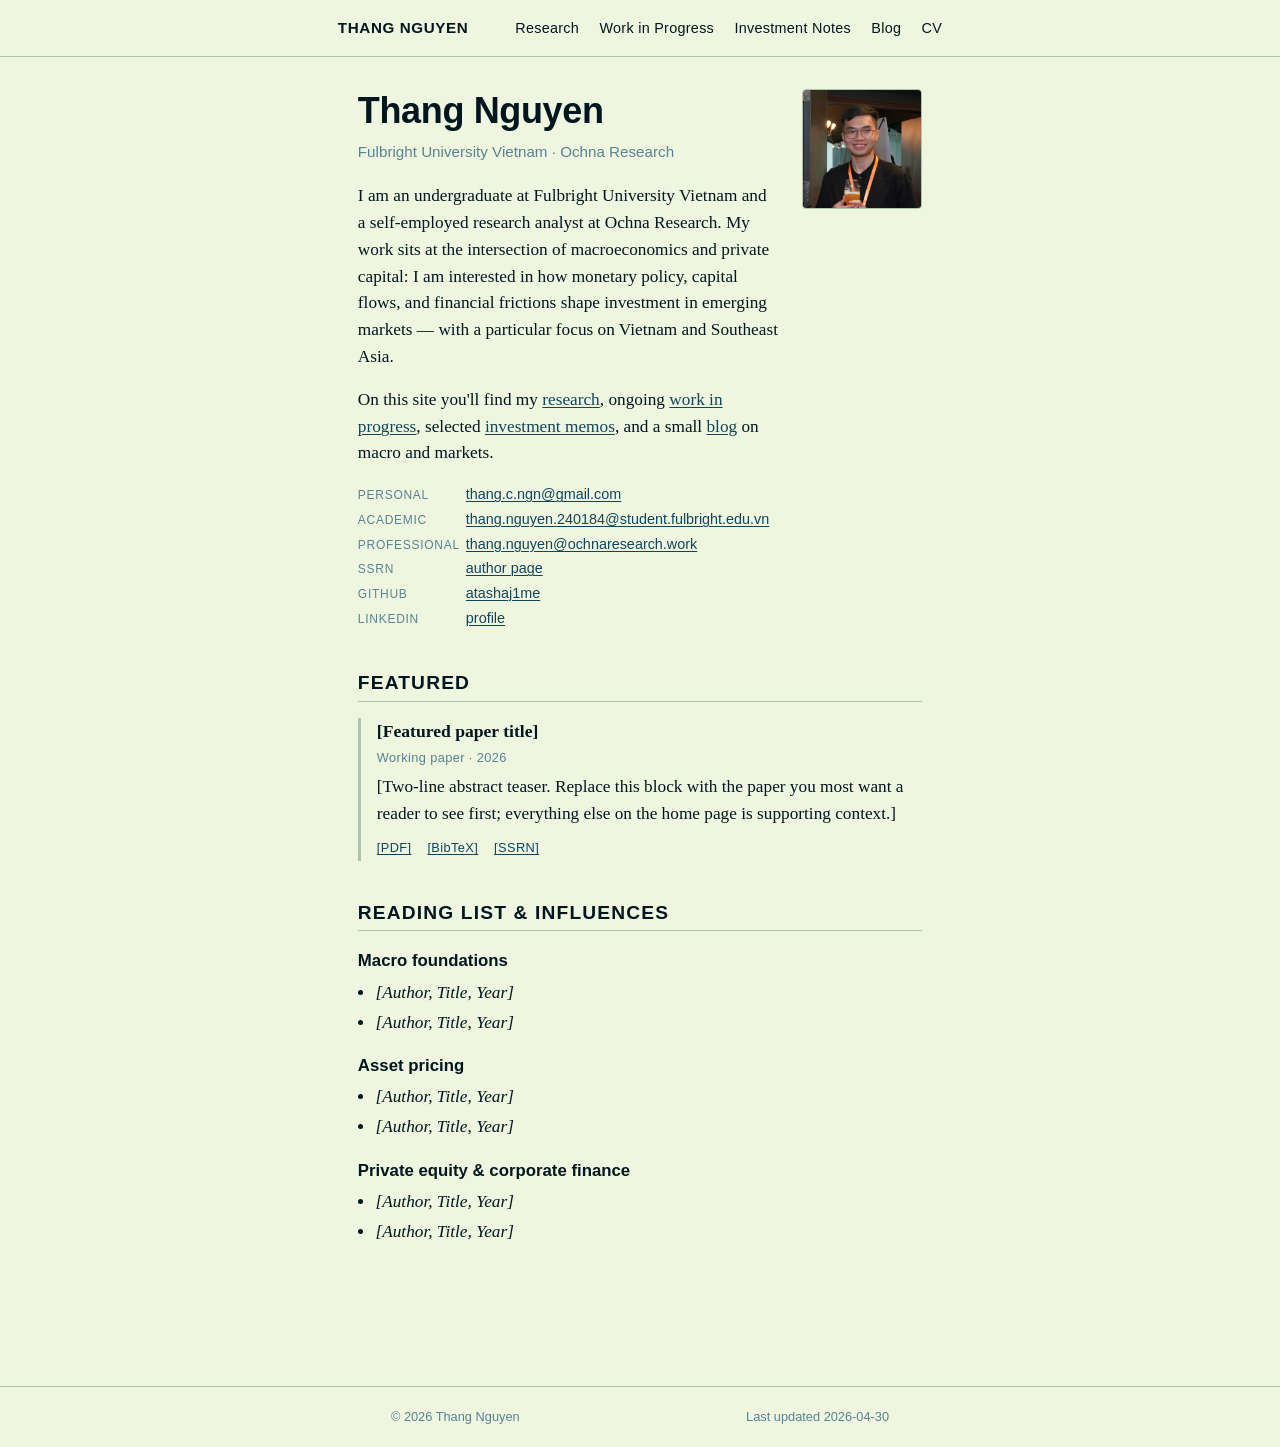
==== index.html @ 4bd5ce1e "remove talks page" ====
<!doctype html>
<html lang="en">
<head>
  <meta charset="utf-8">
  <meta name="viewport" content="width=device-width, initial-scale=1">
  <title>Thang Nguyen</title>
  <meta name="description" content="Thang Nguyen — undergraduate researcher in macroeconomics and private equity. Fulbright University Vietnam · Ochna Research.">
  <link rel="stylesheet" href="assets/css/site.css">
</head>
<body>
<header class="site">
  <div class="inner">
    <a class="wordmark" href="./">Thang Nguyen</a>
    <nav>
      <a href="research.html">Research</a>
      <a href="wip.html">Work in Progress</a>
      <a href="notes.html">Investment Notes</a>
      <a href="blog/">Blog</a>
      <a href="cv.html">CV</a>
    </nav>
  </div>
</header>

<main class="wrap">
  <section class="bio-row">
    <div>
      <h1>Thang Nguyen</h1>
      <p class="affil">Fulbright University Vietnam · Ochna Research</p>
      <p>
        I am an undergraduate at Fulbright University Vietnam and a self-employed research analyst at
        Ochna Research. My work sits at the intersection of macroeconomics and private
        capital: I am interested in how monetary policy, capital flows, and financial
        frictions shape investment in emerging markets — with a particular focus on
        Vietnam and Southeast Asia.
      </p>
      <p>
        On this site you'll find my <a href="research.html">research</a>,
        ongoing <a href="wip.html">work in progress</a>, selected
        <a href="notes.html">investment memos</a>, and a small
        <a href="blog/">blog</a> on macro and markets.
      </p>

      <ul class="contact">
        <li><span class="label">Personal</span> <a href="mailto:thang.c.ngn@gmail.com">thang.c.ngn@gmail.com</a></li>
        <li><span class="label">Academic</span> <a href="mailto:thang.nguyen.240184@student.fulbright.edu.vn">thang.nguyen.240184@student.fulbright.edu.vn</a></li>
        <li><span class="label">Professional</span> <a href="mailto:thang.nguyen@ochnaresearch.work">thang.nguyen@ochnaresearch.work</a></li>
        <li><span class="label">SSRN</span> <a href="#">author page</a></li>
        <li><span class="label">GitHub</span> <a href="https://github.com/atashaj1me">atashaj1me</a></li>
        <li><span class="label">LinkedIn</span> <a href="https://www.linkedin.com/in/thangchinguyen/">profile</a></li>
      </ul>
    </div>
    <img class="headshot" src="assets/img/headshot.jpg" alt="Portrait of Thang Nguyen" onerror="this.style.visibility='hidden'">
  </section>

  <h2>Featured</h2>
  <div class="paper featured">
    <span class="title">[Featured paper title]</span>
    <span class="meta">Working paper · 2026</span>
    <p class="abstract">
      [Two-line abstract teaser. Replace this block with the paper you most want a
      reader to see first; everything else on the home page is supporting context.]
    </p>
    <span class="links">
      <a href="#">[PDF]</a>
      <a href="#">[BibTeX]</a>
      <a href="#">[SSRN]</a>
    </span>
  </div>

  <h2>Reading list &amp; influences</h2>
  <div class="reading">
    <h3>Macro foundations</h3>
    <ul>
      <li><cite>[Author, Title, Year]</cite></li>
      <li><cite>[Author, Title, Year]</cite></li>
    </ul>
    <h3>Asset pricing</h3>
    <ul>
      <li><cite>[Author, Title, Year]</cite></li>
      <li><cite>[Author, Title, Year]</cite></li>
    </ul>
    <h3>Private equity &amp; corporate finance</h3>
    <ul>
      <li><cite>[Author, Title, Year]</cite></li>
      <li><cite>[Author, Title, Year]</cite></li>
    </ul>
  </div>
</main>

<footer class="site">
  <div class="inner">
    <span>&copy; <span id="yr">2026</span> Thang Nguyen</span>
    <span>Last updated 2026-04-30</span>
  </div>
</footer>
<script>document.getElementById('yr').textContent = new Date().getFullYear();</script>
</body>
</html>
---- assets/css/site.css ----
/* ----- Tokens ----- */
:root {
  --ink:     #01161E;
  --primary: #124559;
  --meta:    #598392;
  --rule:    #AEC3B0;
  --bg:      #EFF6E0;
  --paper:   #FBFCF3; /* slightly lifted from --bg for cards if needed */

  --font-serif: "Latin Modern Roman", "LMRoman10-Regular", Charter, "Bitstream Charter", Cambria, Georgia, "Times New Roman", serif;
  --font-sans:  Helvetica, "Helvetica Neue", Arial, sans-serif;

  --measure: 70ch;
  --leading: 1.55;
}

/* ----- Reset ----- */
*, *::before, *::after { box-sizing: border-box; }
html { -webkit-text-size-adjust: 100%; }
body {
  margin: 0;
  background: var(--bg);
  color: var(--ink);
  font-family: var(--font-serif);
  font-size: clamp(16px, 1rem + 0.1vw, 18px);
  line-height: var(--leading);
  text-rendering: optimizeLegibility;
  -webkit-font-smoothing: antialiased;
}

img { max-width: 100%; height: auto; display: block; }

/* ----- Layout ----- */
.wrap {
  max-width: var(--measure);
  margin: 0 auto;
  padding: 2rem 1.25rem 4rem;
}

header.site, footer.site {
  border-color: var(--rule);
}

header.site {
  border-bottom: 1px solid var(--rule);
  padding: 1rem 1.25rem;
}
header.site .inner {
  max-width: var(--measure);
  margin: 0 auto;
  display: flex;
  flex-wrap: wrap;
  gap: 0.75rem 1.5rem;
  align-items: baseline;
  justify-content: space-between;
}
header.site .wordmark {
  font-family: var(--font-sans);
  font-weight: 700;
  font-size: 0.95rem;
  letter-spacing: 0.04em;
  text-transform: uppercase;
  color: var(--ink);
  text-decoration: none;
}
header.site nav {
  font-family: var(--font-sans);
  font-size: 0.9rem;
  letter-spacing: 0.02em;
}
header.site nav a {
  color: var(--ink);
  text-decoration: none;
  margin-right: 1rem;
}
header.site nav a:last-child { margin-right: 0; }
header.site nav a:hover,
header.site nav a[aria-current="page"] {
  color: var(--primary);
  border-bottom: 1px solid var(--primary);
}

footer.site {
  border-top: 1px solid var(--rule);
  font-family: var(--font-sans);
  font-size: 0.8rem;
  color: var(--meta);
  padding: 1.25rem;
  margin-top: 4rem;
}
footer.site .inner {
  max-width: var(--measure);
  margin: 0 auto;
  display: flex;
  justify-content: space-between;
  gap: 1rem;
  flex-wrap: wrap;
}

/* ----- Type ----- */
h1, h2, h3, h4 {
  font-family: var(--font-sans);
  font-weight: 700;
  color: var(--ink);
  line-height: 1.2;
}
h1 { font-size: clamp(1.75rem, 1.4rem + 1.2vw, 2.25rem); margin: 0 0 0.5rem; letter-spacing: -0.01em; }
h2 { font-size: 1.2rem; margin: 2.5rem 0 0.75rem; text-transform: uppercase; letter-spacing: 0.06em; border-bottom: 1px solid var(--rule); padding-bottom: 0.4rem; }
h3 { font-size: 1.05rem; margin: 1.75rem 0 0.5rem; }

p { margin: 0 0 1rem; }

a { color: var(--primary); text-decoration: underline; text-underline-offset: 2px; text-decoration-thickness: 1px; }
a:hover { text-decoration-thickness: 2px; }

hr { border: 0; border-top: 1px solid var(--rule); margin: 2rem 0; }

cite { font-style: italic; }

/* ----- Components ----- */
.affil {
  font-family: var(--font-sans);
  font-size: 0.95rem;
  color: var(--meta);
  margin: 0 0 1.25rem;
}

.bio-row {
  display: grid;
  grid-template-columns: 1fr auto;
  gap: 1.5rem;
  align-items: start;
}
.bio-row .headshot {
  width: 120px;
  height: 120px;
  border-radius: 4px;
  object-fit: cover;
  border: 1px solid var(--rule);
}
@media (max-width: 540px) {
  .bio-row { grid-template-columns: 1fr; }
  .bio-row .headshot { width: 96px; height: 96px; }
}

.contact {
  font-family: var(--font-sans);
  font-size: 0.9rem;
  color: var(--meta);
  list-style: none;
  padding: 0;
  margin: 1rem 0 0;
}
.contact li { margin: 0.15rem 0; }
.contact .label {
  display: inline-block;
  min-width: 6.5rem;
  color: var(--meta);
  text-transform: uppercase;
  font-size: 0.75rem;
  letter-spacing: 0.06em;
}
.contact a { color: var(--primary); }

.paper { margin: 0 0 1.75rem; }
.paper .title { font-weight: 700; }
.paper .authors { color: var(--ink); }
.paper .meta {
  display: block;
  font-family: var(--font-sans);
  font-size: 0.8rem;
  color: var(--meta);
  letter-spacing: 0.03em;
  margin: 0.15rem 0 0.4rem;
}
.paper .abstract { margin: 0.25rem 0 0.4rem; }
.paper .links {
  font-family: var(--font-sans);
  font-size: 0.8rem;
  letter-spacing: 0.03em;
}
.paper .links a { margin-right: 0.75rem; }
.status { font-style: italic; color: var(--meta); }

.featured {
  border-left: 3px solid var(--rule);
  padding-left: 1rem;
  margin: 1rem 0 2rem;
}
.featured .title { font-size: 1.1rem; }

.reading h3 { margin-top: 1.25rem; }
.reading ul { margin: 0 0 0.75rem; padding-left: 1.1rem; }
.reading li { margin: 0.2rem 0; }

.note { margin: 0.75rem 0; }
.note .meta { font-family: var(--font-sans); font-size: 0.8rem; color: var(--meta); }
.note .title { font-weight: 600; }
.note .blurb { color: var(--ink); }

.post-list { list-style: none; padding: 0; margin: 0; }
.post-list li { margin: 0.5rem 0; display: grid; grid-template-columns: 7rem 1fr; gap: 1rem; align-items: baseline; }
.post-list .date { font-family: var(--font-sans); font-size: 0.85rem; color: var(--meta); }
@media (max-width: 540px) {
  .post-list li { grid-template-columns: 1fr; gap: 0; }
}

/* ----- Print (CV) ----- */
@media print {
  header.site, footer.site, nav { display: none; }
  body { background: #fff; color: #000; }
  a { color: #000; text-decoration: none; }
  .wrap { max-width: 100%; padding: 0; }
}
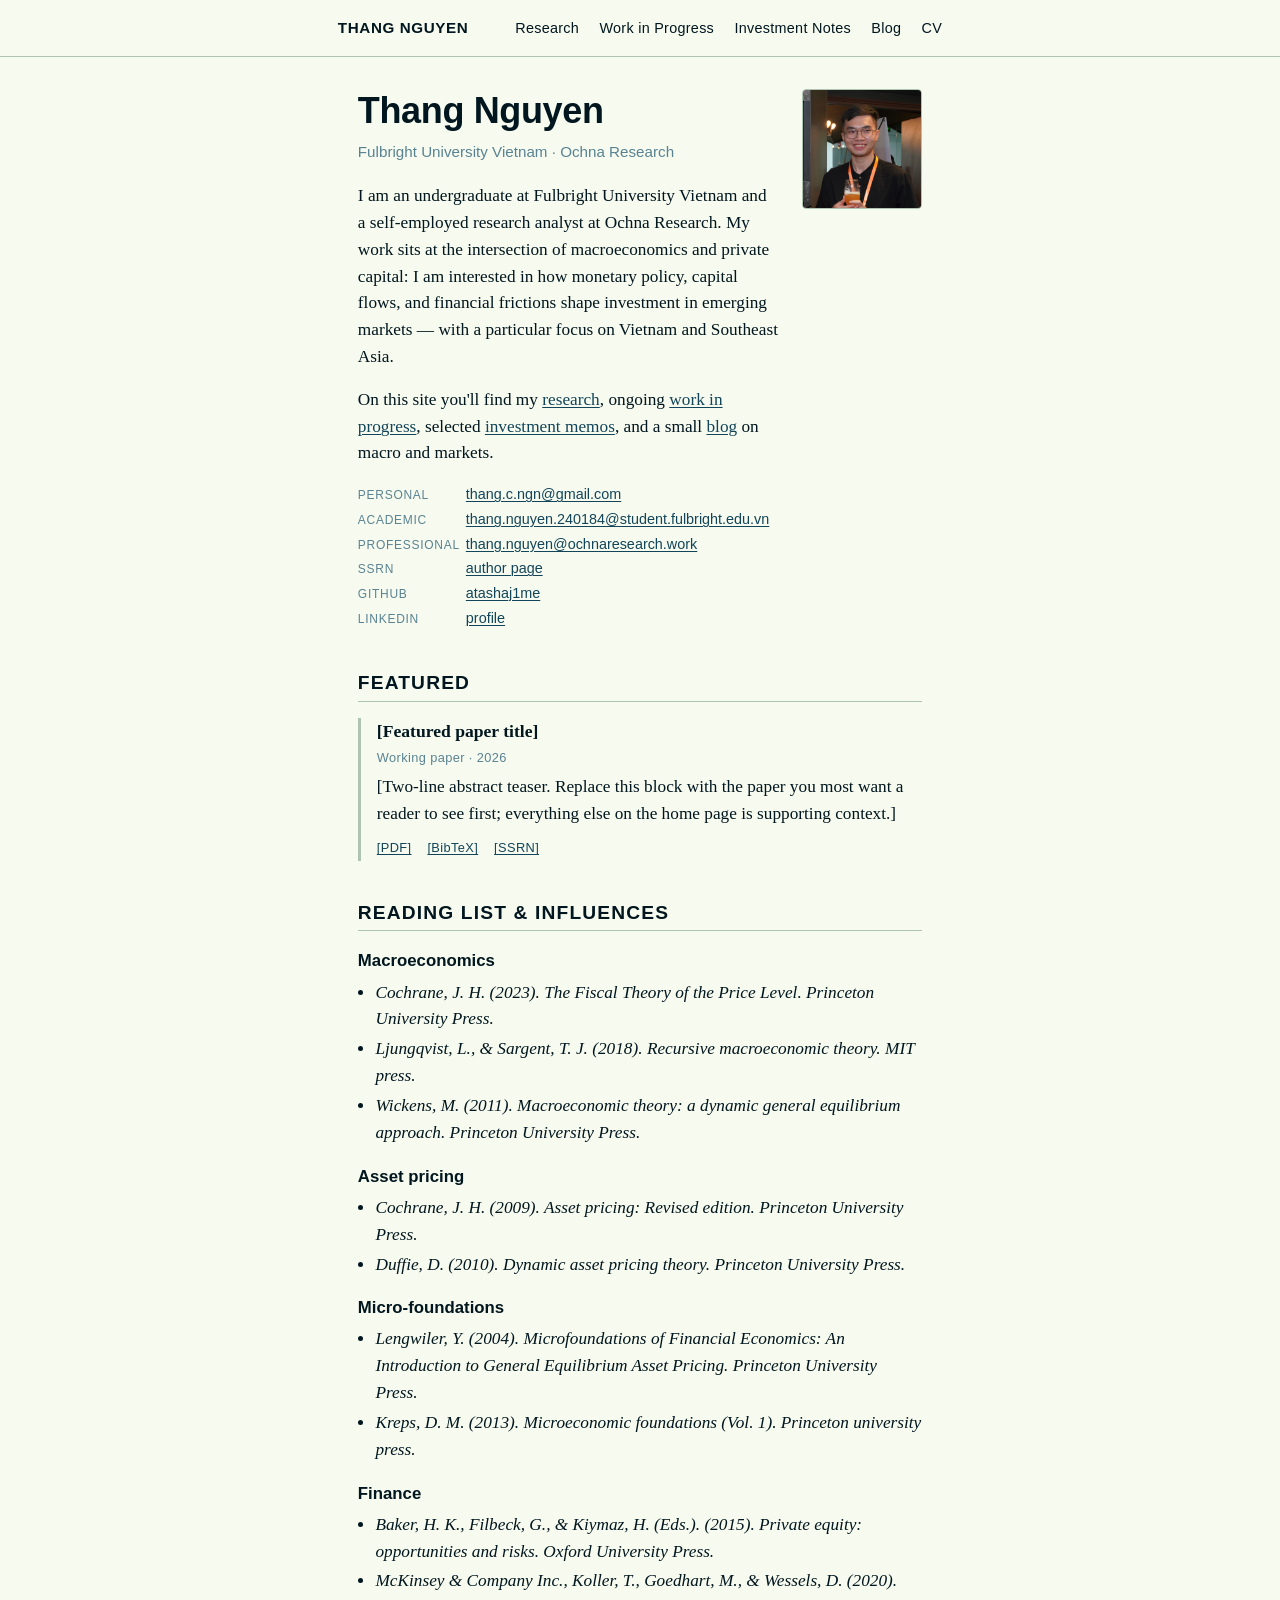
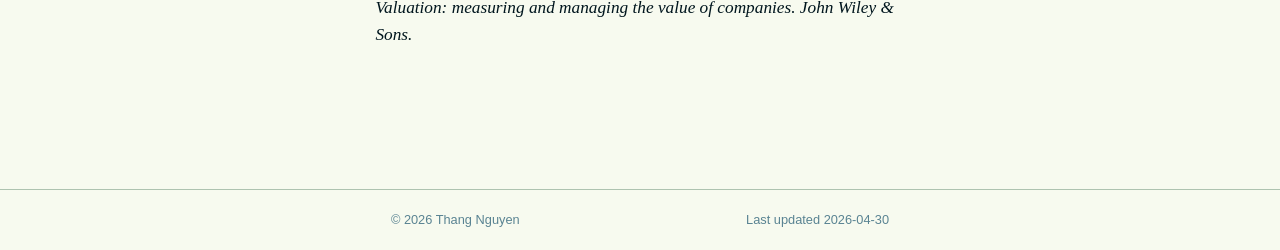
==== commit 25c310e9: "new info added" ====
--- a/index.html
+++ b/index.html
@@ -69,20 +69,26 @@
 
   <h2>Reading list &amp; influences</h2>
   <div class="reading">
-    <h3>Macro foundations</h3>
+    <h3>Macroeconomics</h3>
     <ul>
-      <li><cite>[Author, Title, Year]</cite></li>
-      <li><cite>[Author, Title, Year]</cite></li>
+      <li><cite>Cochrane, J. H. (2023). The Fiscal Theory of the Price Level. Princeton University Press.</cite></li>
+      <li><cite>Ljungqvist, L., & Sargent, T. J. (2018). Recursive macroeconomic theory. MIT press.</cite></li>
+      <li><cite>Wickens, M. (2011). Macroeconomic theory: a dynamic general equilibrium approach. Princeton University Press.</cite></li>
     </ul>
     <h3>Asset pricing</h3>
     <ul>
-      <li><cite>[Author, Title, Year]</cite></li>
-      <li><cite>[Author, Title, Year]</cite></li>
+      <li><cite>Cochrane, J. H. (2009). Asset pricing: Revised edition. Princeton University Press.</cite></li>
+      <li><cite>Duffie, D. (2010). Dynamic asset pricing theory. Princeton University Press.</cite></li>
     </ul>
-    <h3>Private equity &amp; corporate finance</h3>
+    <h3>Micro-foundations</h3>
     <ul>
-      <li><cite>[Author, Title, Year]</cite></li>
-      <li><cite>[Author, Title, Year]</cite></li>
+      <li><cite>Lengwiler, Y. (2004). Microfoundations of Financial Economics: An Introduction to General Equilibrium Asset Pricing. Princeton University Press.</cite></li>
+      <li><cite>Kreps, D. M. (2013). Microeconomic foundations (Vol. 1). Princeton university press.</cite></li>
+    </ul>
+    <h3>Finance</h3>
+    <ul>
+      <li><cite>Baker, H. K., Filbeck, G., & Kiymaz, H. (Eds.). (2015). Private equity: opportunities and risks. Oxford University Press.</cite></li>
+      <li><cite>McKinsey & Company Inc., Koller, T., Goedhart, M., & Wessels, D. (2020). Valuation: measuring and managing the value of companies. John Wiley & Sons.</cite></li>
     </ul>
   </div>
 </main>
--- a/assets/css/site.css
+++ b/assets/css/site.css
@@ -4,7 +4,7 @@
   --primary: #124559;
   --meta:    #598392;
   --rule:    #AEC3B0;
-  --bg:      #EFF6E0;
+  --bg:      #F7FAEF;
   --paper:   #FBFCF3; /* slightly lifted from --bg for cards if needed */
 
   --font-serif: "Latin Modern Roman", "LMRoman10-Regular", Charter, "Bitstream Charter", Cambria, Georgia, "Times New Roman", serif;
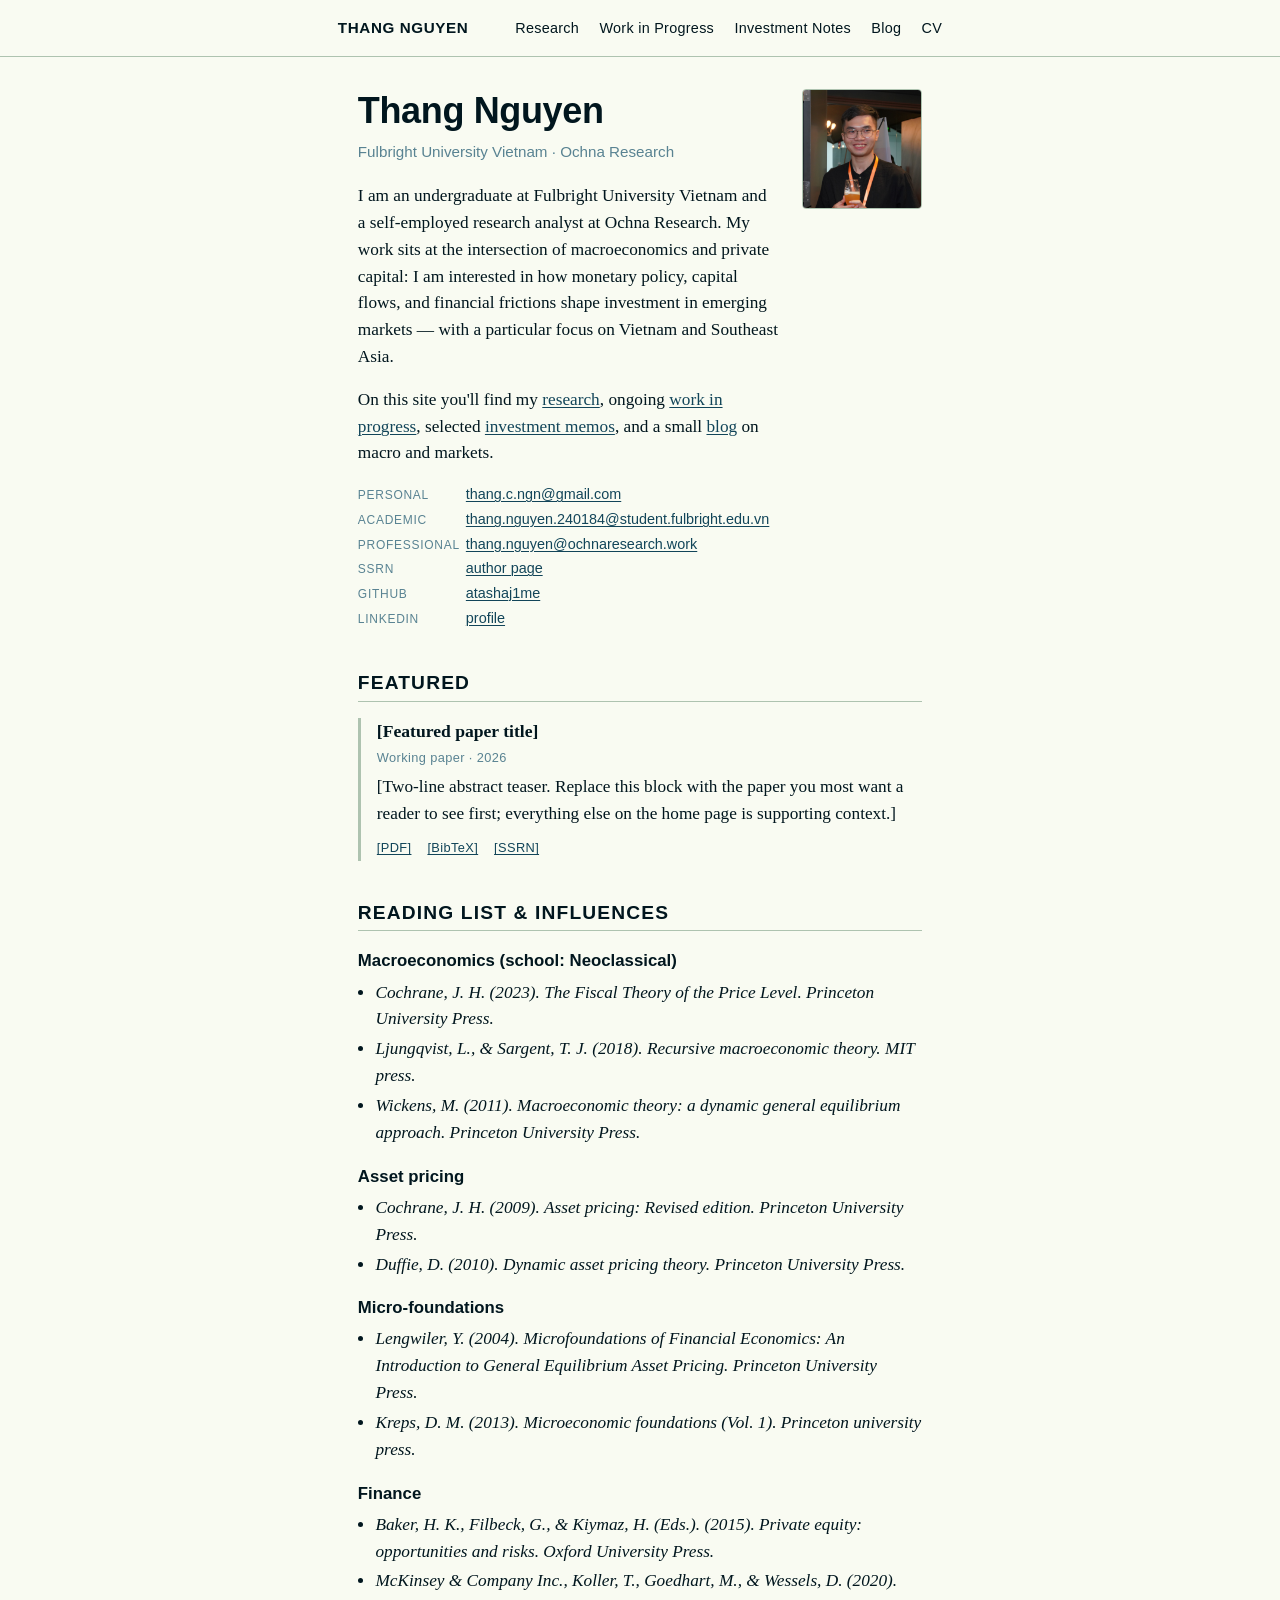
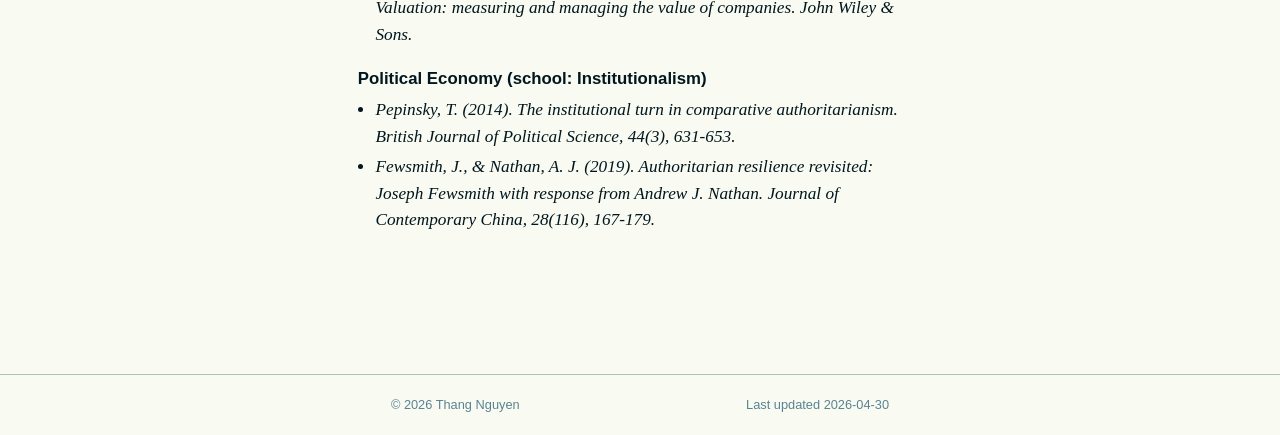
==== commit 6a66722e: "add political economy info" ====
--- a/index.html
+++ b/index.html
@@ -69,7 +69,7 @@
 
   <h2>Reading list &amp; influences</h2>
   <div class="reading">
-    <h3>Macroeconomics</h3>
+    <h3>Macroeconomics (school: Neoclassical)</h3>
     <ul>
       <li><cite>Cochrane, J. H. (2023). The Fiscal Theory of the Price Level. Princeton University Press.</cite></li>
       <li><cite>Ljungqvist, L., & Sargent, T. J. (2018). Recursive macroeconomic theory. MIT press.</cite></li>
@@ -90,6 +90,11 @@
       <li><cite>Baker, H. K., Filbeck, G., & Kiymaz, H. (Eds.). (2015). Private equity: opportunities and risks. Oxford University Press.</cite></li>
       <li><cite>McKinsey & Company Inc., Koller, T., Goedhart, M., & Wessels, D. (2020). Valuation: measuring and managing the value of companies. John Wiley & Sons.</cite></li>
     </ul>
+    <h3>Political Economy (school: Institutionalism)</h3>
+    <ul>
+      <li><cite>Pepinsky, T. (2014). The institutional turn in comparative authoritarianism. British Journal of Political Science, 44(3), 631-653.</cite></li>
+      <li><cite>Fewsmith, J., & Nathan, A. J. (2019). Authoritarian resilience revisited: Joseph Fewsmith with response from Andrew J. Nathan. Journal of Contemporary China, 28(116), 167-179.</cite></li>
+    </ul>
   </div>
 </main>
 
--- a/assets/css/site.css
+++ b/assets/css/site.css
@@ -4,7 +4,7 @@
   --primary: #124559;
   --meta:    #598392;
   --rule:    #AEC3B0;
-  --bg:      #F7FAEF;
+  --bg:      #F9FBF2;
   --paper:   #FBFCF3; /* slightly lifted from --bg for cards if needed */
 
   --font-serif: "Latin Modern Roman", "LMRoman10-Regular", Charter, "Bitstream Charter", Cambria, Georgia, "Times New Roman", serif;
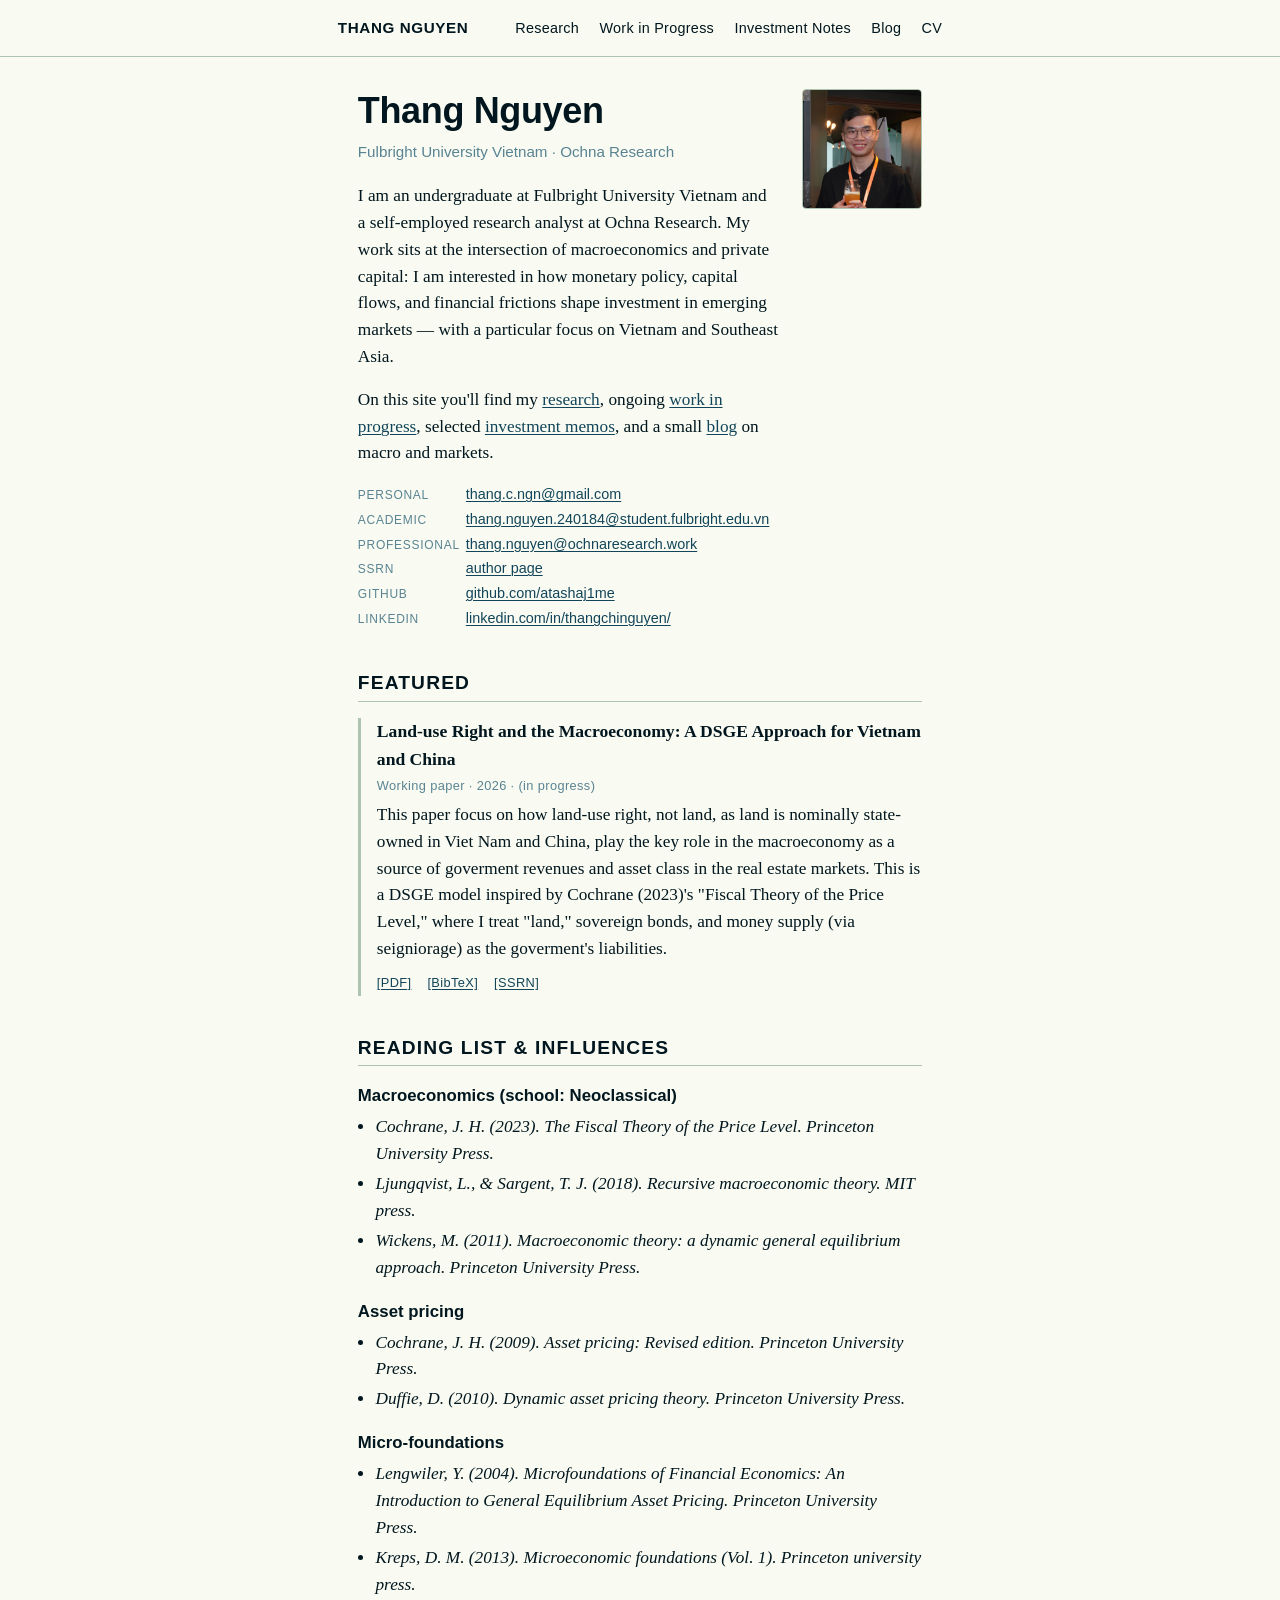
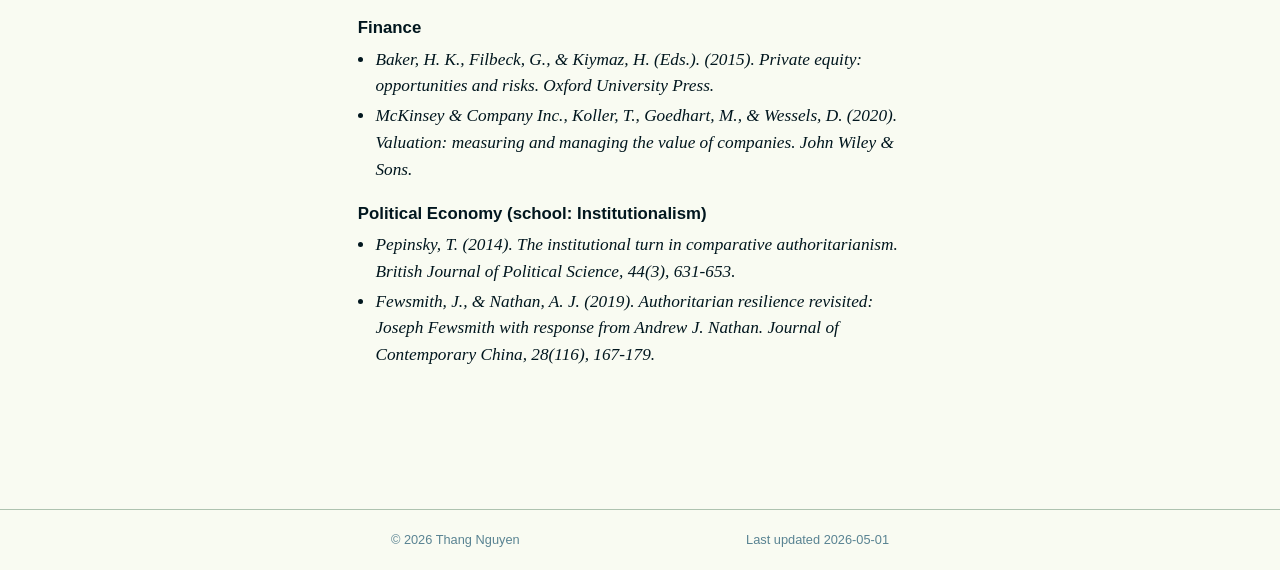
==== commit 67c86969: "add a ton of info" ====
--- a/index.html
+++ b/index.html
@@ -45,8 +45,8 @@
         <li><span class="label">Academic</span> <a href="mailto:thang.nguyen.240184@student.fulbright.edu.vn">thang.nguyen.240184@student.fulbright.edu.vn</a></li>
         <li><span class="label">Professional</span> <a href="mailto:thang.nguyen@ochnaresearch.work">thang.nguyen@ochnaresearch.work</a></li>
         <li><span class="label">SSRN</span> <a href="#">author page</a></li>
-        <li><span class="label">GitHub</span> <a href="https://github.com/atashaj1me">atashaj1me</a></li>
-        <li><span class="label">LinkedIn</span> <a href="https://www.linkedin.com/in/thangchinguyen/">profile</a></li>
+        <li><span class="label">GitHub</span> <a href="https://github.com/atashaj1me">github.com/atashaj1me</a></li>
+        <li><span class="label">LinkedIn</span> <a href="https://www.linkedin.com/in/thangchinguyen/">linkedin.com/in/thangchinguyen/</a></li>
       </ul>
     </div>
     <img class="headshot" src="assets/img/headshot.jpg" alt="Portrait of Thang Nguyen" onerror="this.style.visibility='hidden'">
@@ -54,11 +54,10 @@
 
   <h2>Featured</h2>
   <div class="paper featured">
-    <span class="title">[Featured paper title]</span>
-    <span class="meta">Working paper · 2026</span>
+    <span class="title">Land-use Right and the Macroeconomy: A DSGE Approach for Vietnam and China</span>
+    <span class="meta">Working paper · 2026 · (in progress)</span>
     <p class="abstract">
-      [Two-line abstract teaser. Replace this block with the paper you most want a
-      reader to see first; everything else on the home page is supporting context.]
+      This paper focus on how land-use right, not land, as land is nominally state-owned in Viet Nam and China, play the key role in the macroeconomy as a source of goverment revenues and asset class in the real estate markets. This is a DSGE model inspired by Cochrane (2023)'s "Fiscal Theory of the Price Level," where I treat "land," sovereign bonds, and money supply (via seigniorage) as the goverment's liabilities.
     </p>
     <span class="links">
       <a href="#">[PDF]</a>
@@ -101,7 +100,7 @@
 <footer class="site">
   <div class="inner">
     <span>&copy; <span id="yr">2026</span> Thang Nguyen</span>
-    <span>Last updated 2026-04-30</span>
+    <span>Last updated 2026-05-01</span>
   </div>
 </footer>
 <script>document.getElementById('yr').textContent = new Date().getFullYear();</script>
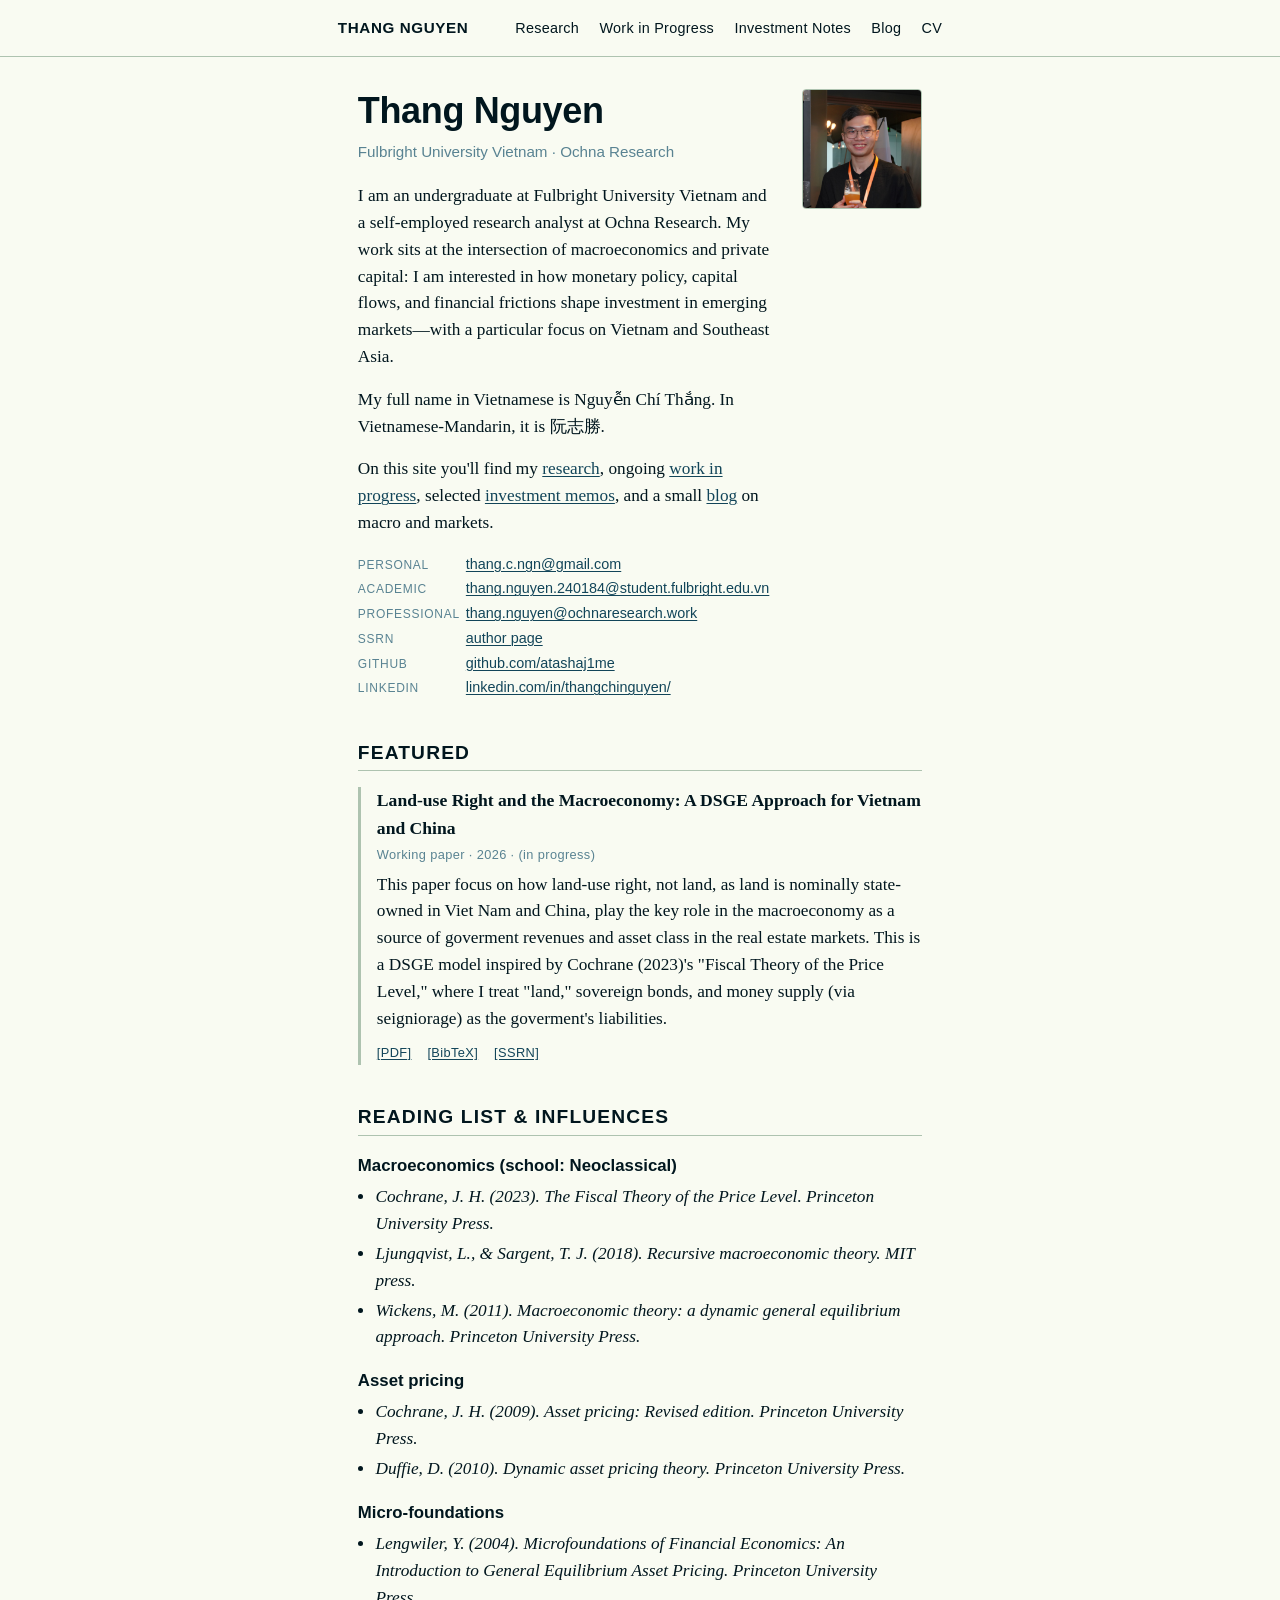
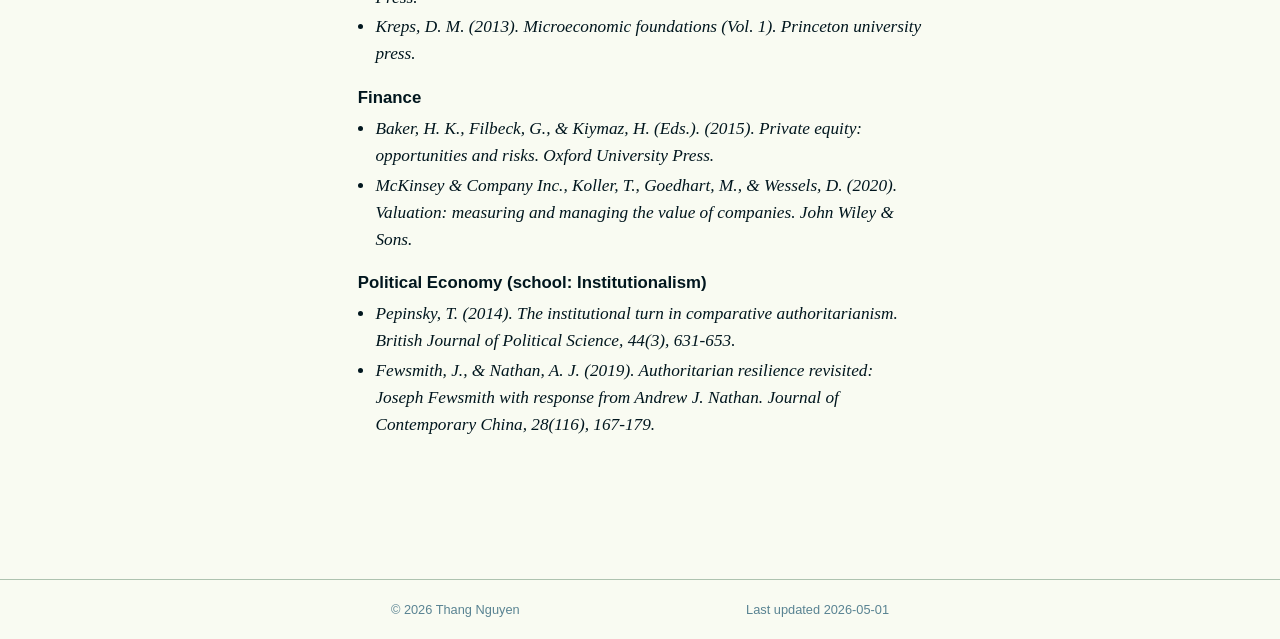
==== commit 509c086e: "add my name in vietnamese and vietnamese-mandarin" ====
--- a/index.html
+++ b/index.html
@@ -30,8 +30,11 @@
         I am an undergraduate at Fulbright University Vietnam and a self-employed research analyst at
         Ochna Research. My work sits at the intersection of macroeconomics and private
         capital: I am interested in how monetary policy, capital flows, and financial
-        frictions shape investment in emerging markets — with a particular focus on
+        frictions shape investment in emerging markets—with a particular focus on
         Vietnam and Southeast Asia.
+      </p>
+      <p> 
+        My full name in Vietnamese is Nguyễn Chí Thắng. In Vietnamese-Mandarin, it is 阮志勝.
       </p>
       <p>
         On this site you'll find my <a href="research.html">research</a>,
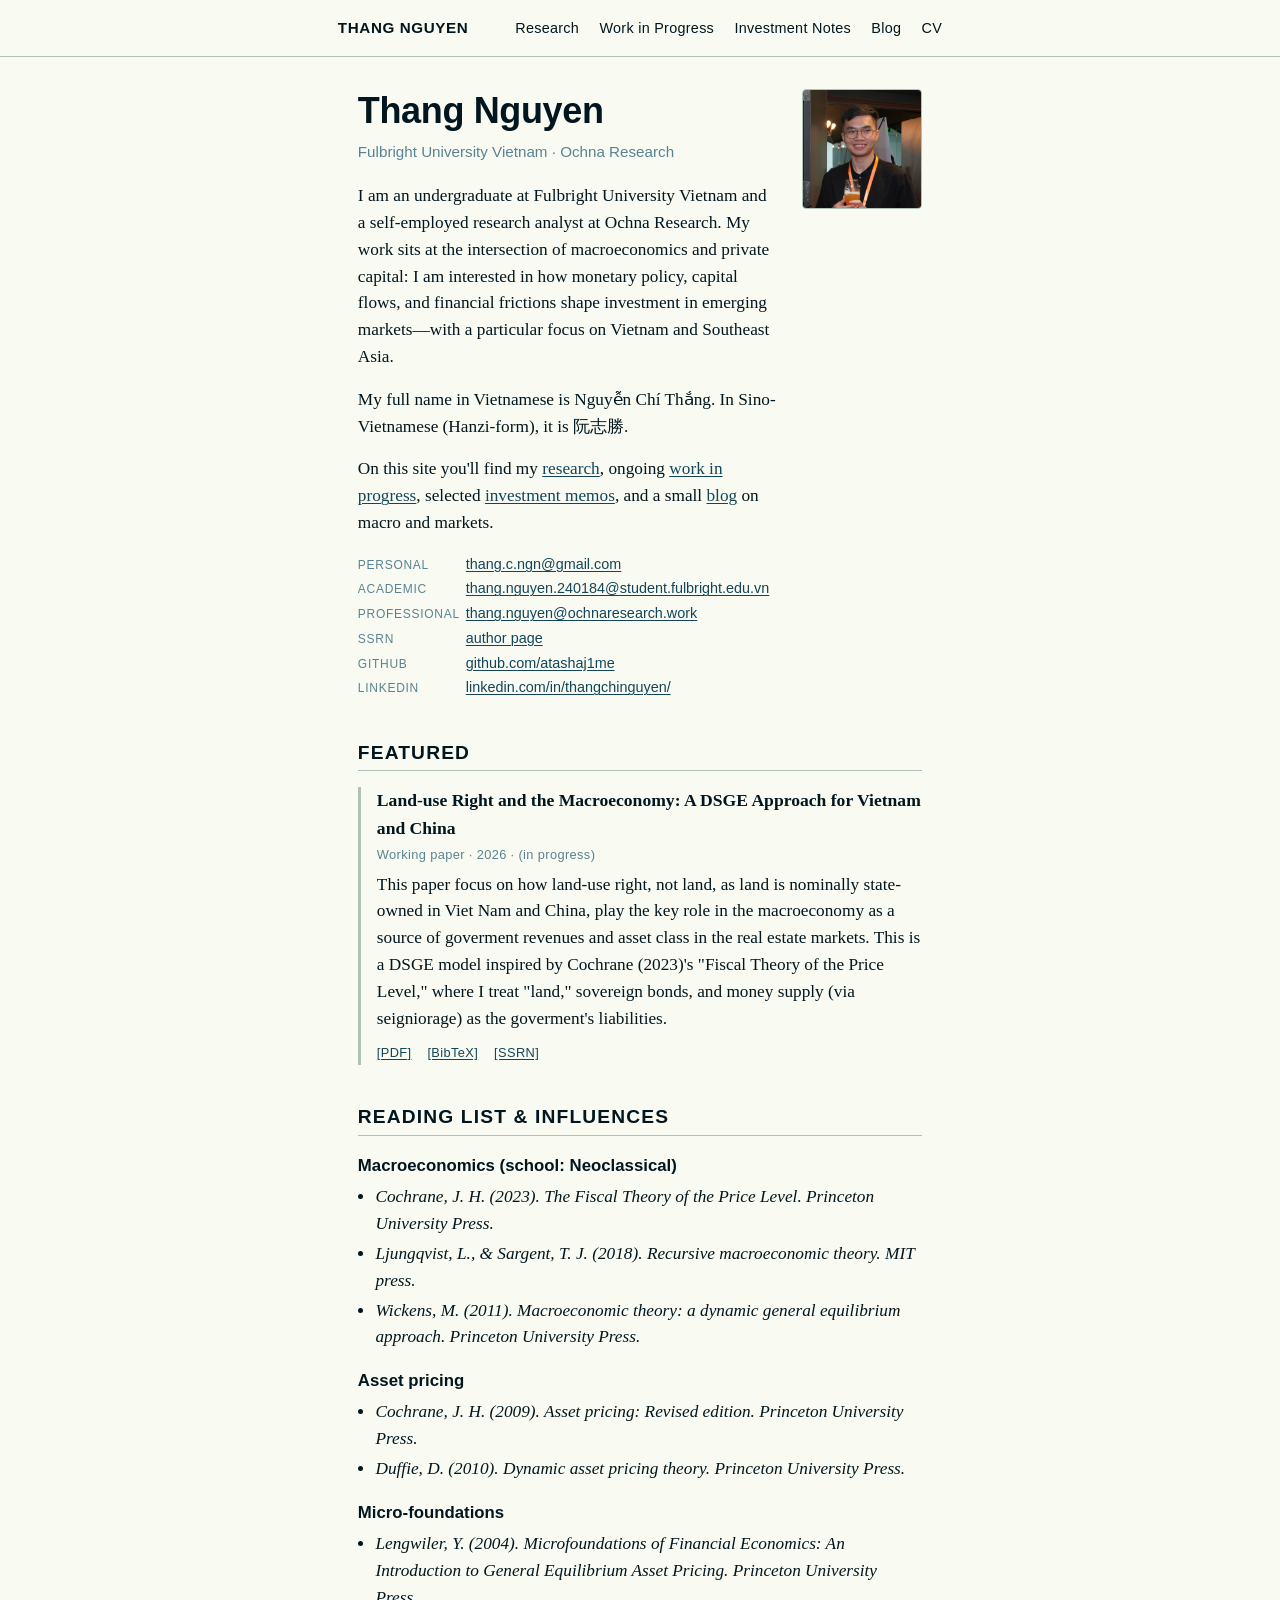
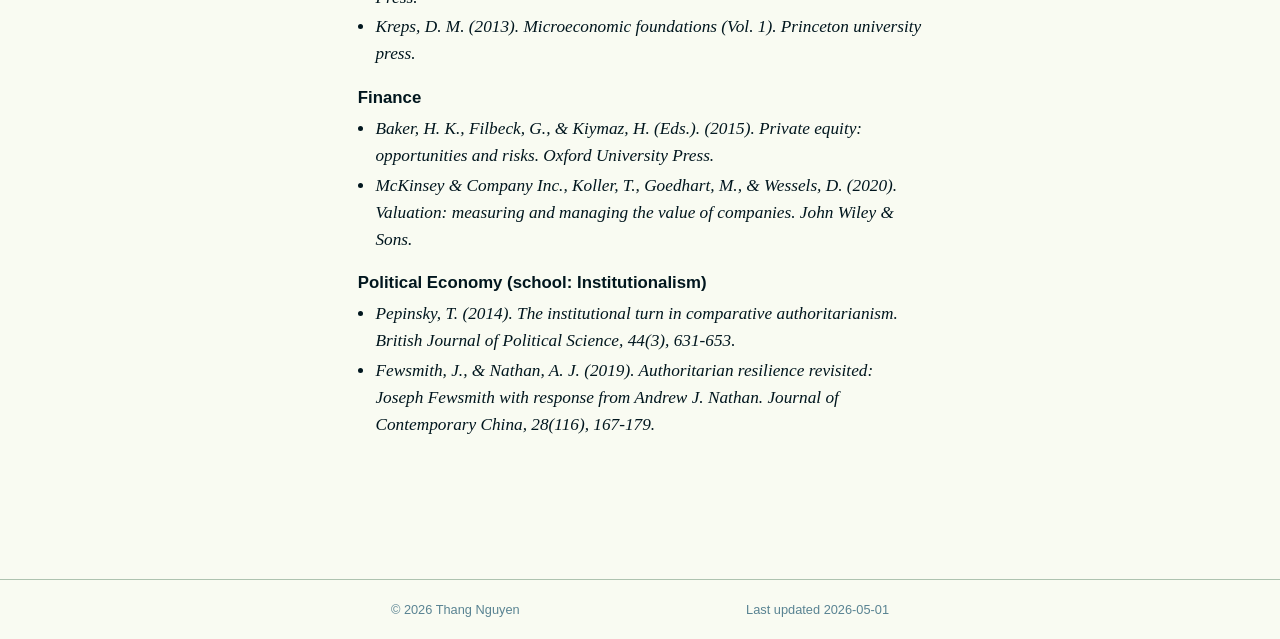
==== commit 69100f63: "change the hanzi form name" ====
--- a/index.html
+++ b/index.html
@@ -34,7 +34,7 @@
         Vietnam and Southeast Asia.
       </p>
       <p> 
-        My full name in Vietnamese is Nguyễn Chí Thắng. In Vietnamese-Mandarin, it is 阮志勝.
+        My full name in Vietnamese is Nguyễn Chí Thắng. In Sino-Vietnamese (Hanzi-form), it is 阮志勝.
       </p>
       <p>
         On this site you'll find my <a href="research.html">research</a>,
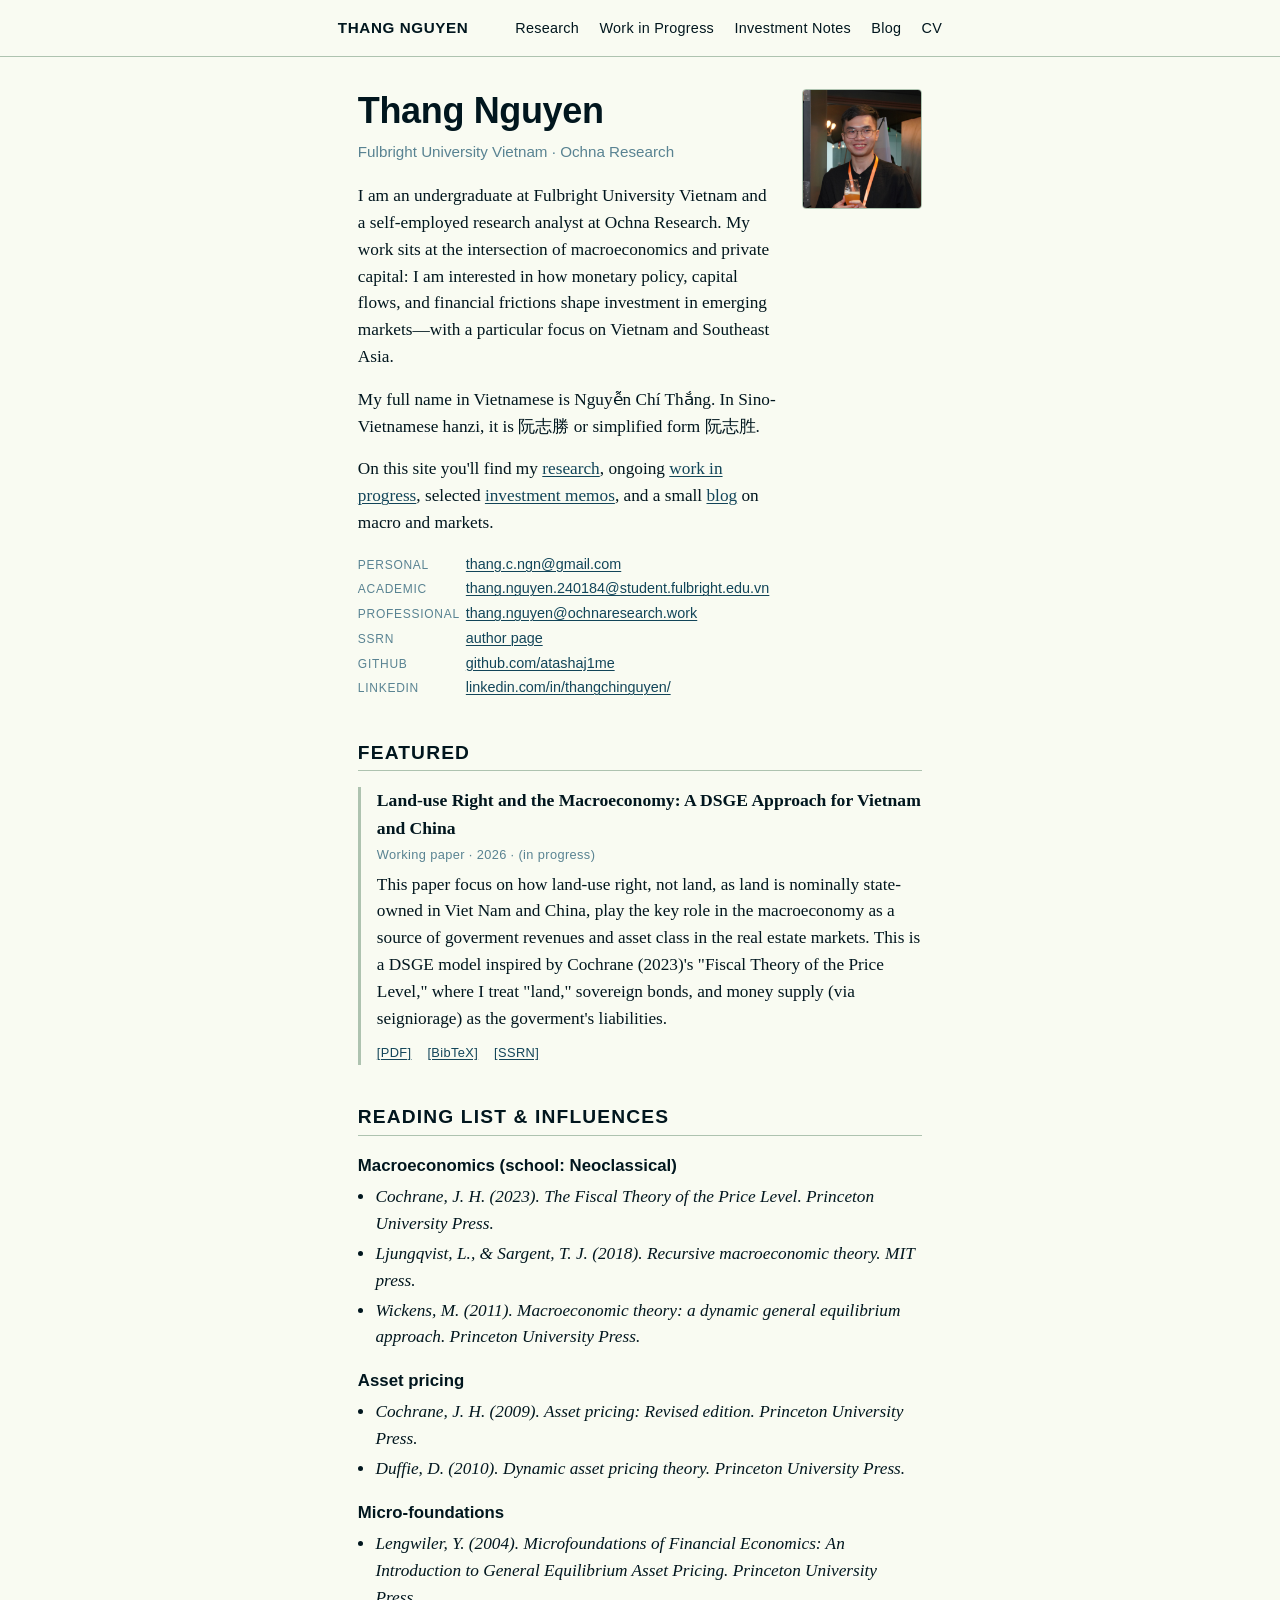
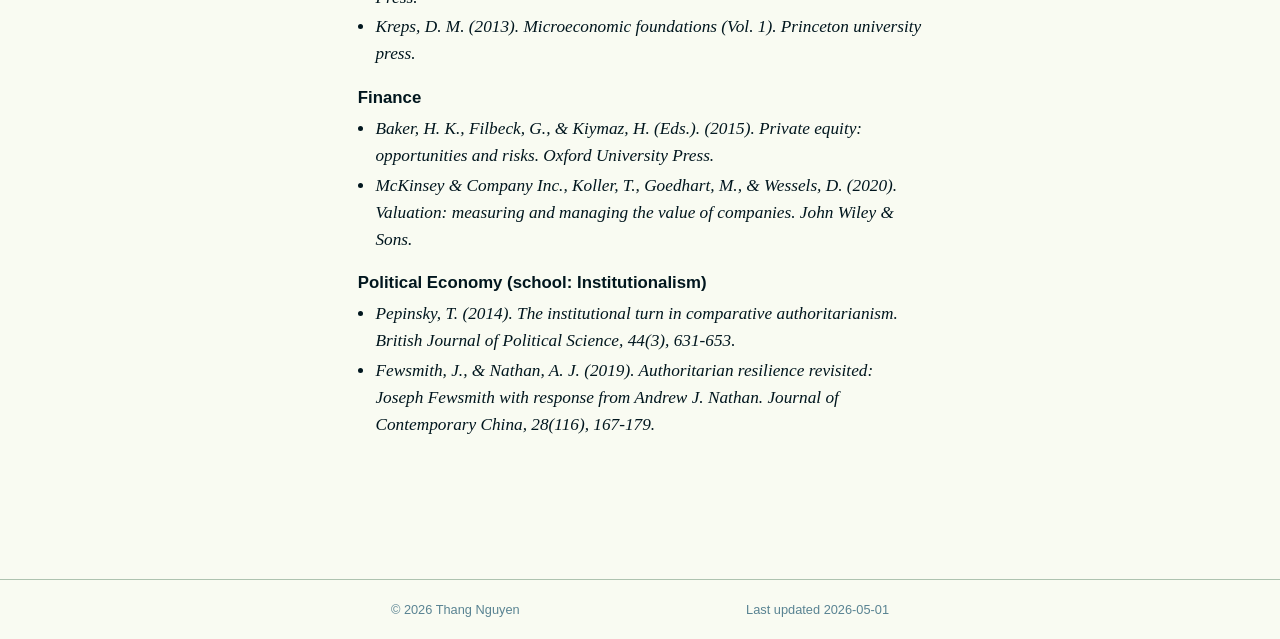
==== commit 9ce908ce: "add simplified name form" ====
--- a/index.html
+++ b/index.html
@@ -34,7 +34,7 @@
         Vietnam and Southeast Asia.
       </p>
       <p> 
-        My full name in Vietnamese is Nguyễn Chí Thắng. In Sino-Vietnamese (Hanzi-form), it is 阮志勝.
+        My full name in Vietnamese is Nguyễn Chí Thắng. In Sino-Vietnamese hanzi, it is 阮志勝 or simplified form 阮志胜.
       </p>
       <p>
         On this site you'll find my <a href="research.html">research</a>,
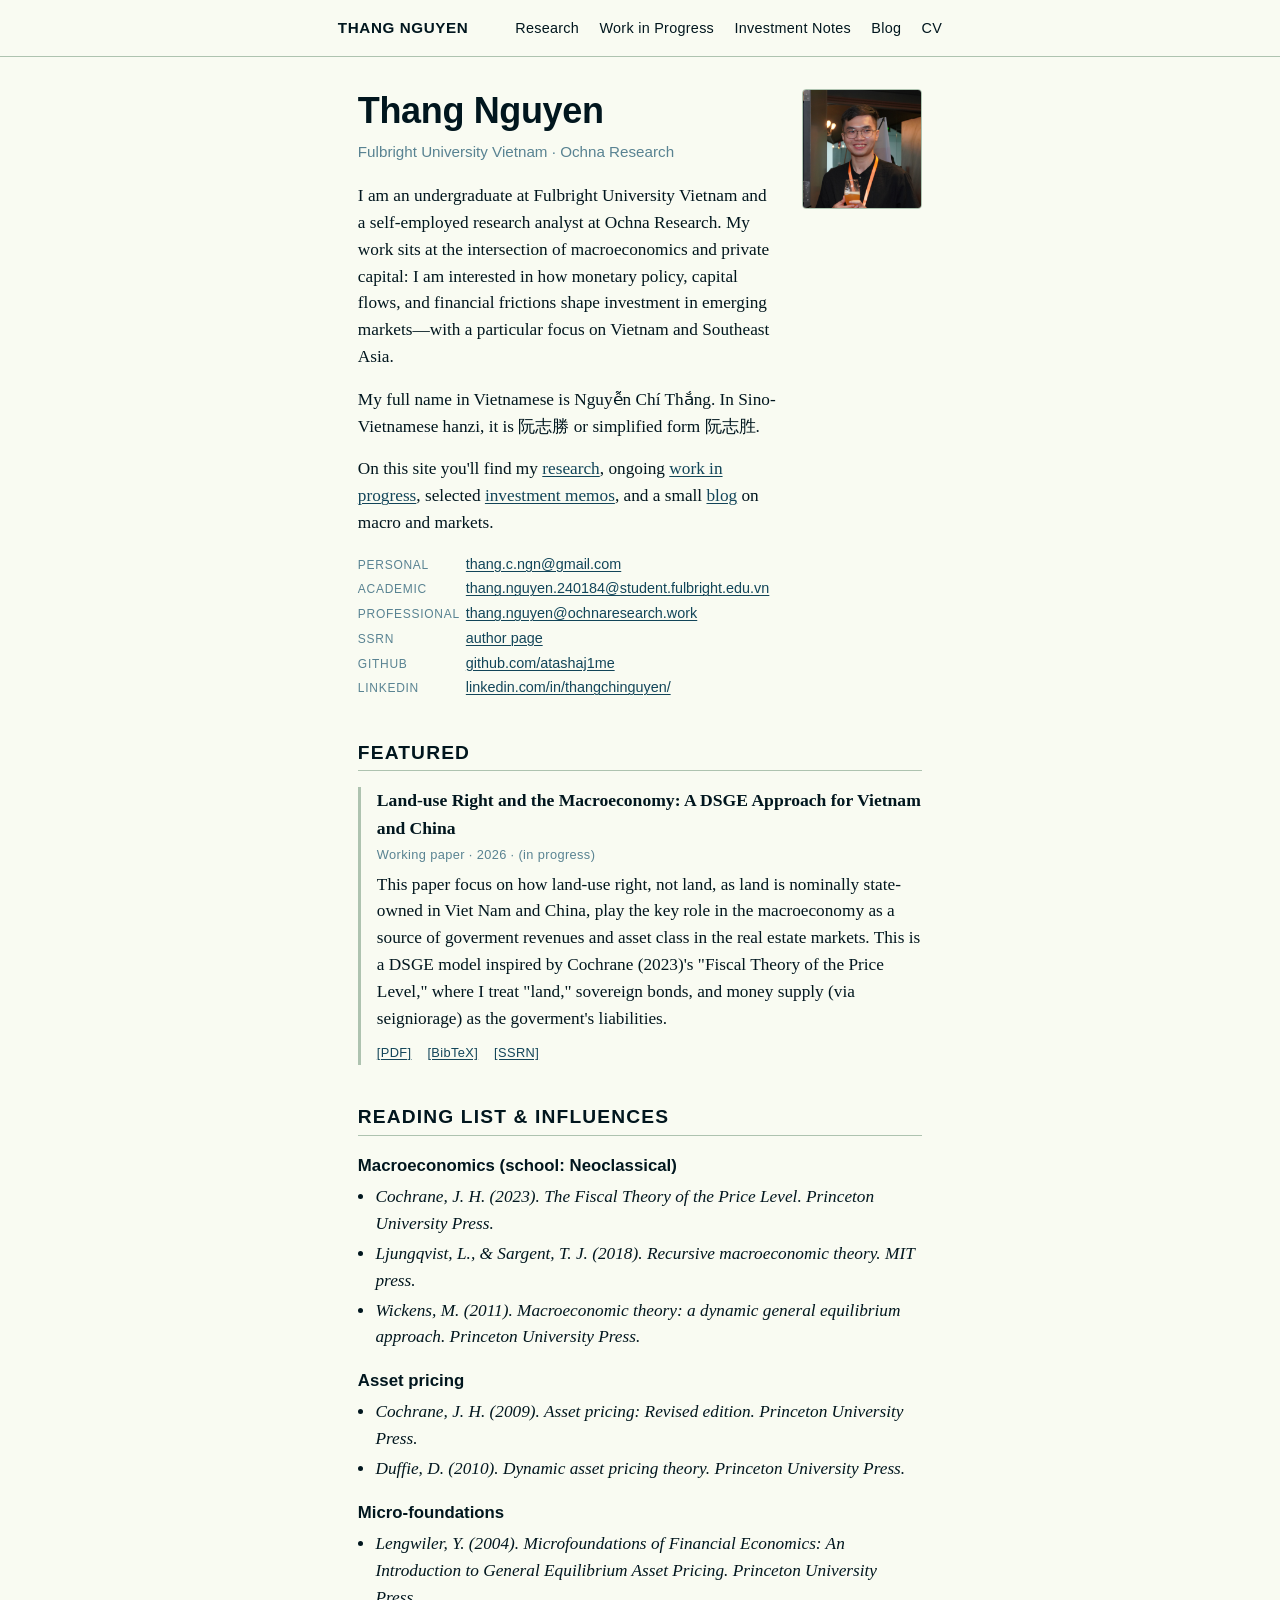
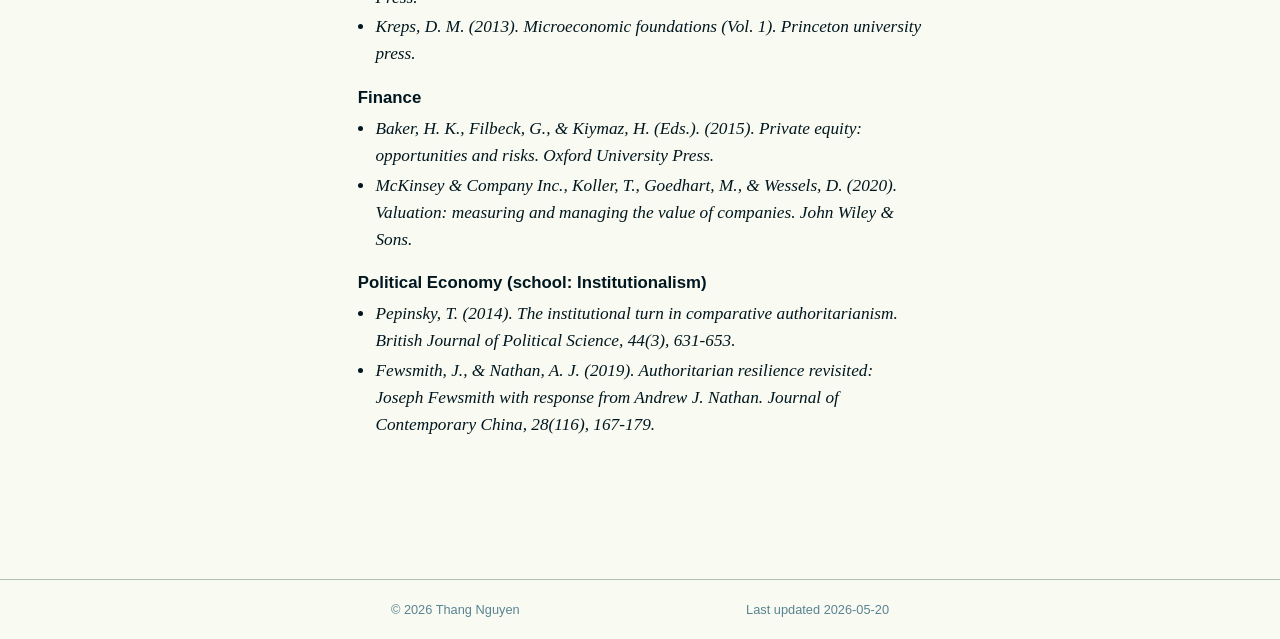
==== commit d6dfeb94: "add macroeconomic analyis paper" ====
--- a/index.html
+++ b/index.html
@@ -103,7 +103,7 @@
 <footer class="site">
   <div class="inner">
     <span>&copy; <span id="yr">2026</span> Thang Nguyen</span>
-    <span>Last updated 2026-05-01</span>
+    <span>Last updated 2026-05-20</span>
   </div>
 </footer>
 <script>document.getElementById('yr').textContent = new Date().getFullYear();</script>
